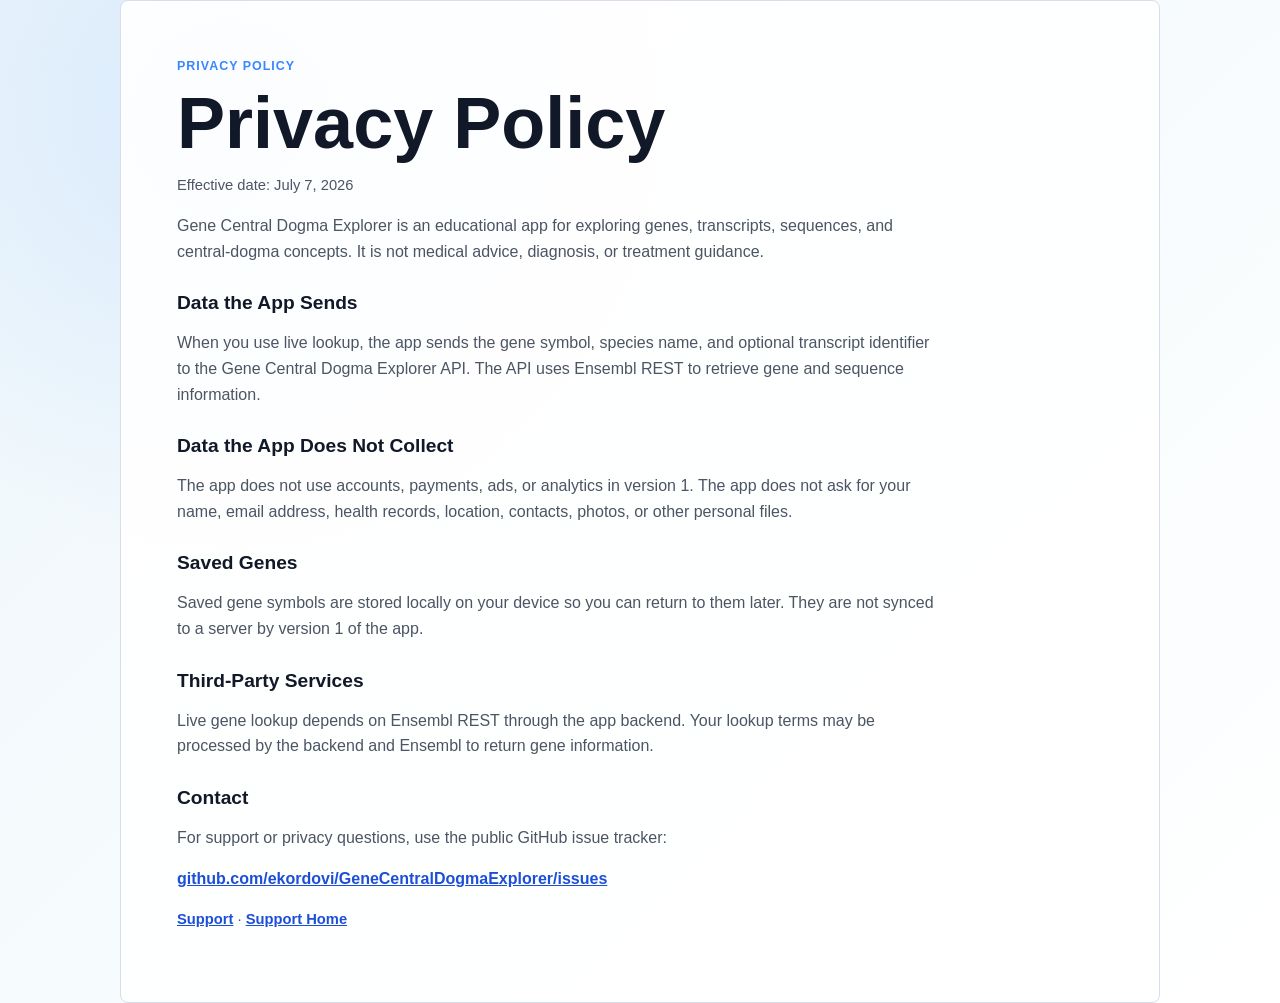
==== docs/privacy.html @ 107cd914 "Add support site and v1 verifier" ====
<!doctype html>
<html lang="en">
<head>
  <meta charset="utf-8">
  <meta name="viewport" content="width=device-width, initial-scale=1">
  <title>Privacy Policy - Gene Central Dogma Explorer</title>
  <link rel="stylesheet" href="site.css">
</head>
<body>
  <main class="shell page">
    <p class="eyebrow">Privacy Policy</p>
    <h1>Privacy Policy</h1>
    <p class="small">Effective date: July 7, 2026</p>
    <p>Gene Central Dogma Explorer is an educational app for exploring genes, transcripts, sequences, and central-dogma concepts. It is not medical advice, diagnosis, or treatment guidance.</p>

    <h2>Data the App Sends</h2>
    <p>When you use live lookup, the app sends the gene symbol, species name, and optional transcript identifier to the Gene Central Dogma Explorer API. The API uses Ensembl REST to retrieve gene and sequence information.</p>

    <h2>Data the App Does Not Collect</h2>
    <p>The app does not use accounts, payments, ads, or analytics in version 1. The app does not ask for your name, email address, health records, location, contacts, photos, or other personal files.</p>

    <h2>Saved Genes</h2>
    <p>Saved gene symbols are stored locally on your device so you can return to them later. They are not synced to a server by version 1 of the app.</p>

    <h2>Third-Party Services</h2>
    <p>Live gene lookup depends on Ensembl REST through the app backend. Your lookup terms may be processed by the backend and Ensembl to return gene information.</p>

    <h2>Contact</h2>
    <p>For support or privacy questions, use the public GitHub issue tracker:</p>
    <p><a href="https://github.com/ekordovi/GeneCentralDogmaExplorer/issues">github.com/ekordovi/GeneCentralDogmaExplorer/issues</a></p>

    <p class="small"><a href="support.html">Support</a> · <a href="index.html">Support Home</a></p>
  </main>
</body>
</html>
---- docs/site.css ----
:root {
  color-scheme: light;
  --ink: #111827;
  --muted: #4b5563;
  --line: #d8dee9;
  --paper: #ffffff;
  --bg: #eef7fb;
  --blue: #3a86ff;
  --green: #1f9d8a;
  --pink: #ef476f;
}

* {
  box-sizing: border-box;
}

body {
  margin: 0;
  font-family: -apple-system, BlinkMacSystemFont, "Segoe UI", sans-serif;
  color: var(--ink);
  background:
    radial-gradient(circle at 18% 12%, rgba(58, 134, 255, 0.13), transparent 28rem),
    linear-gradient(135deg, #eef7fb, #ffffff);
}

.shell {
  width: min(1040px, calc(100% - 32px));
  margin: 0 auto;
  padding: 56px 0;
}

.hero,
.page {
  border: 1px solid var(--line);
  border-radius: 8px;
  background: rgba(255, 255, 255, 0.92);
  padding: clamp(24px, 5vw, 56px);
}

.eyebrow {
  margin: 0 0 10px;
  color: var(--blue);
  font-size: 0.78rem;
  font-weight: 800;
  letter-spacing: 0.08em;
  text-transform: uppercase;
}

h1 {
  max-width: 760px;
  margin: 0;
  font-size: clamp(2.25rem, 6vw, 4.5rem);
  line-height: 1;
  letter-spacing: 0;
}

h2 {
  margin: 28px 0 8px;
  font-size: 1.2rem;
}

p {
  max-width: 760px;
  color: var(--muted);
  line-height: 1.6;
}

.lede {
  margin-top: 18px;
  font-size: 1.1rem;
}

.actions {
  display: flex;
  flex-wrap: wrap;
  gap: 12px;
  margin-top: 28px;
}

a {
  color: #1d4ed8;
  font-weight: 700;
}

.actions a {
  border: 1px solid var(--line);
  border-radius: 8px;
  background: var(--paper);
  color: var(--ink);
  padding: 12px 16px;
  text-decoration: none;
}

.grid {
  display: grid;
  grid-template-columns: repeat(3, minmax(0, 1fr));
  gap: 16px;
  margin-top: 18px;
}

article {
  border: 1px solid var(--line);
  border-radius: 8px;
  background: var(--paper);
  padding: 20px;
}

article h2 {
  margin-top: 0;
}

code {
  border: 1px solid var(--line);
  border-radius: 6px;
  padding: 2px 6px;
  background: #f8fafc;
  color: var(--ink);
}

.small {
  font-size: 0.92rem;
}

.dna-mark {
  display: grid;
  grid-template-columns: repeat(4, 1fr);
  gap: 8px;
  width: min(360px, 100%);
  margin-bottom: 28px;
}

.dna-mark span {
  display: block;
  height: 14px;
  border-radius: 999px;
  background: linear-gradient(90deg, var(--blue), var(--green), var(--pink));
}

.dna-mark span:nth-child(2),
.dna-mark span:nth-child(4) {
  transform: translateY(14px);
}

@media (max-width: 740px) {
  .shell {
    width: min(100% - 20px, 1040px);
    padding: 24px 0;
  }

  .grid {
    grid-template-columns: 1fr;
  }
}
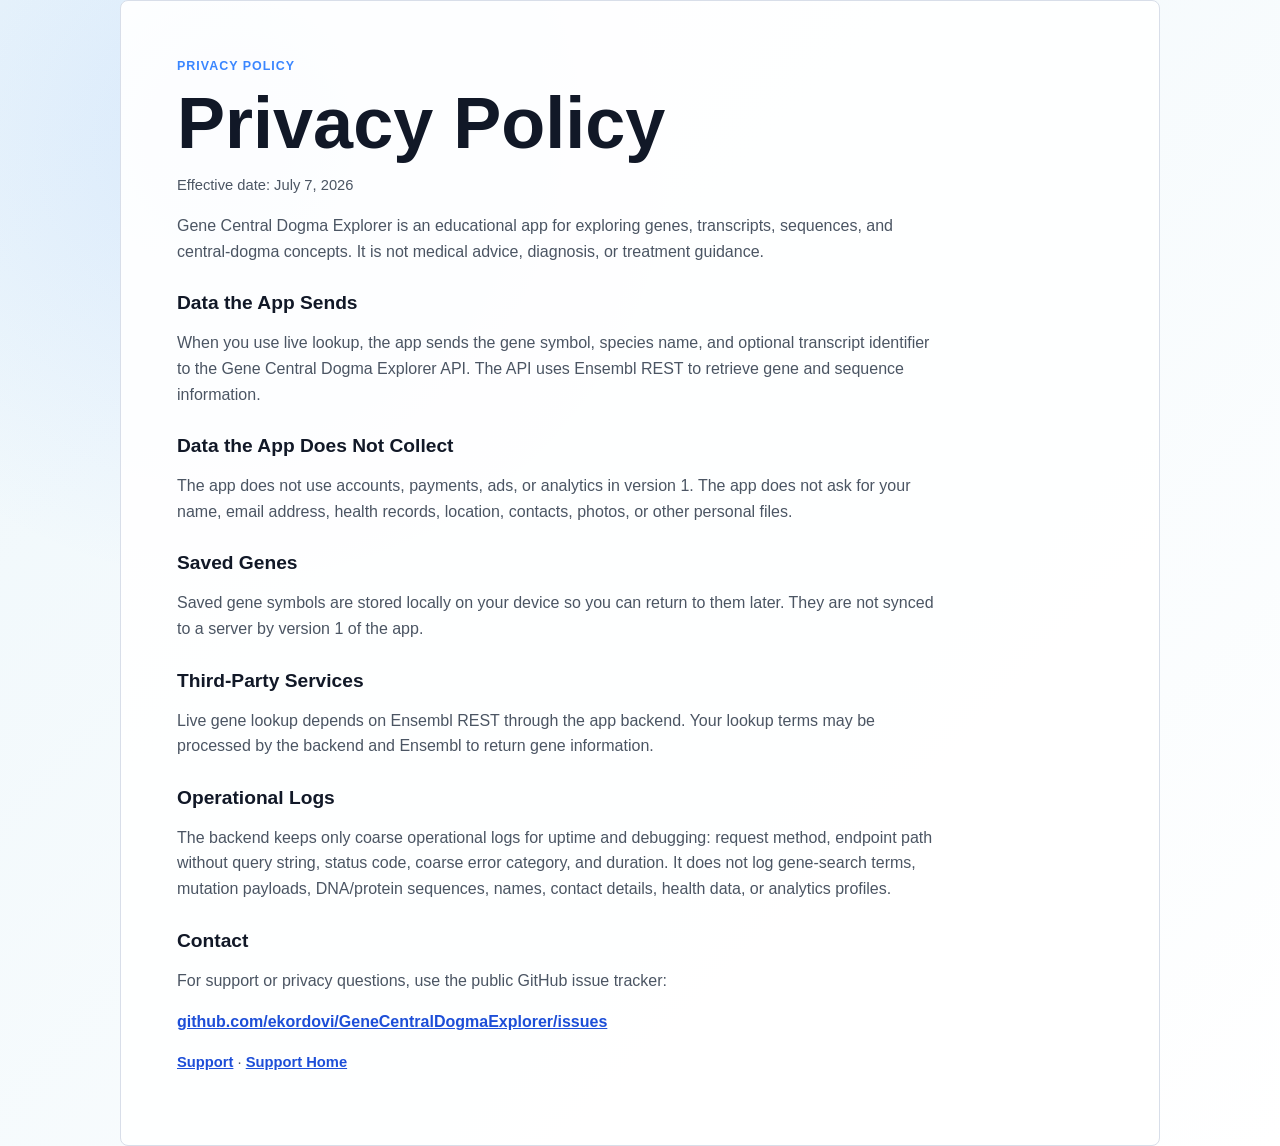
==== commit 1bb0e7d8: "Add privacy-safe API logging" ====
--- a/docs/privacy.html
+++ b/docs/privacy.html
@@ -25,6 +25,9 @@
     <h2>Third-Party Services</h2>
     <p>Live gene lookup depends on Ensembl REST through the app backend. Your lookup terms may be processed by the backend and Ensembl to return gene information.</p>
 
+    <h2>Operational Logs</h2>
+    <p>The backend keeps only coarse operational logs for uptime and debugging: request method, endpoint path without query string, status code, coarse error category, and duration. It does not log gene-search terms, mutation payloads, DNA/protein sequences, names, contact details, health data, or analytics profiles.</p>
+
     <h2>Contact</h2>
     <p>For support or privacy questions, use the public GitHub issue tracker:</p>
     <p><a href="https://github.com/ekordovi/GeneCentralDogmaExplorer/issues">github.com/ekordovi/GeneCentralDogmaExplorer/issues</a></p>
